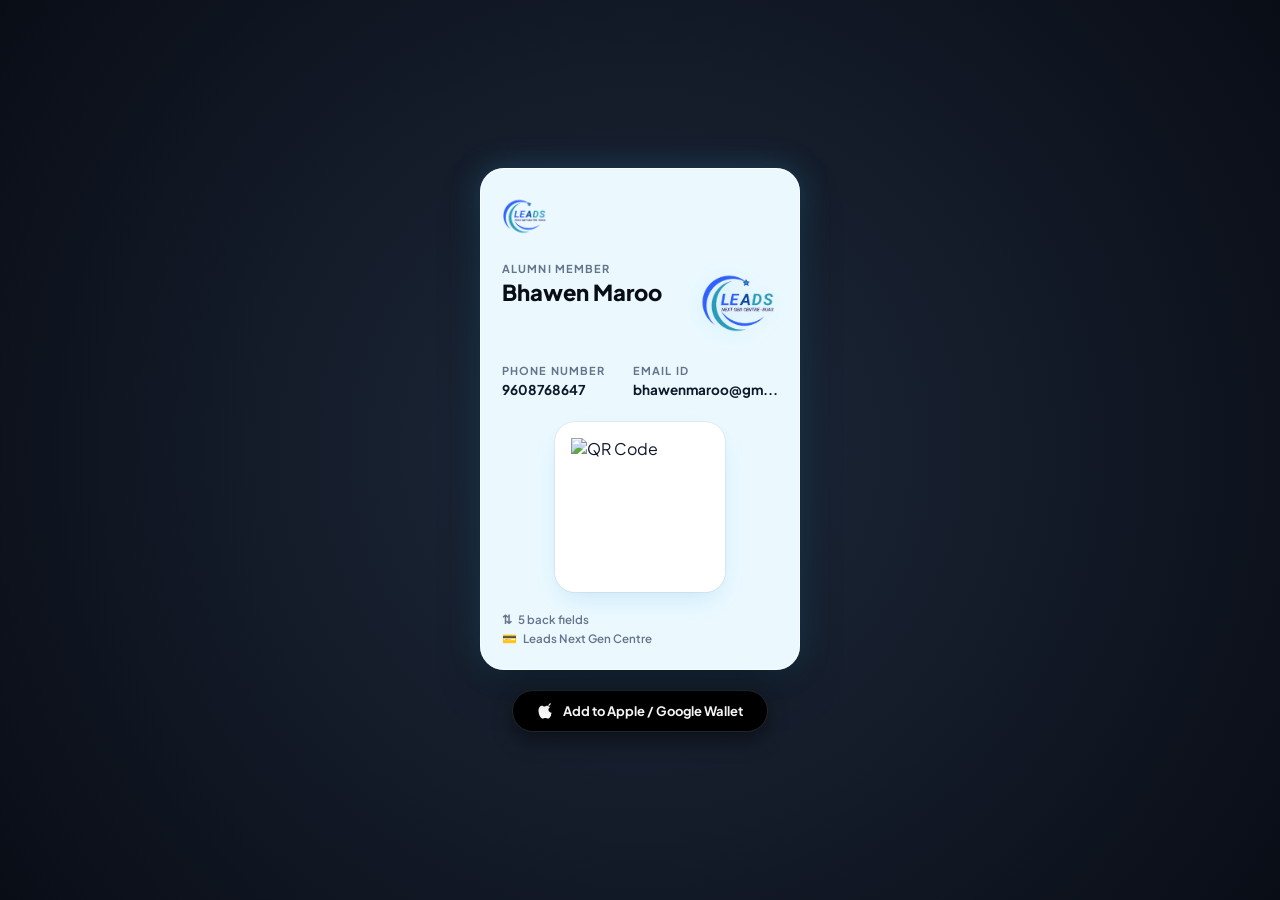
==== wallet-pass.html @ 2d6926e7 "Initial commit: 3D interactive luxury leather card holder with digital pass unboxing animation" ====
<!DOCTYPE html>
<html lang="en">
<head>
  <meta charset="UTF-8">
  <meta name="viewport" content="width=device-width, initial-scale=1.0">
  <title>Bhawen Maroo - LEADS Digital Wallet Pass</title>
  <link rel="preconnect" href="https://fonts.googleapis.com">
  <link rel="preconnect" href="https://fonts.gstatic.com" crossorigin>
  <link href="https://fonts.googleapis.com/css2?family=Plus+Jakarta+Sans:wght@400;500;600;700;800;900&display=swap" rel="stylesheet">
  <style>
    * {
      box-sizing: border-box;
      margin: 0;
      padding: 0;
    }

    body {
      min-height: 100vh;
      display: flex;
      flex-direction: column;
      justify-content: center;
      align-items: center;
      background: radial-gradient(circle at center, #1e293b, #090d16);
      font-family: 'Plus Jakarta Sans', -apple-system, BlinkMacSystemFont, "Segoe UI", Roboto, sans-serif;
      padding: 24px;
      color: #0f172a;
    }

    .pass-container {
      perspective: 1200px;
      display: flex;
      flex-direction: column;
      align-items: center;
      gap: 20px;
    }

    /* Apple Wallet Pass Card */
    .wallet-pass {
      width: 320px;
      min-height: 480px;
      background: #ebf9ff;
      border-radius: 24px;
      padding: 24px 22px;
      box-shadow: 
        0 20px 45px -10px rgba(0, 0, 0, 0.6),
        0 0 0 1px rgba(255, 255, 255, 0.6) inset,
        0 0 30px rgba(56, 189, 248, 0.25);
      display: flex;
      flex-direction: column;
      justify-content: space-between;
      position: relative;
      overflow: hidden;
      transition: transform 0.5s cubic-bezier(0.2, 0.8, 0.2, 1), box-shadow 0.5s ease;
    }

    .wallet-pass:hover {
      transform: translateY(-6px) scale(1.02);
      box-shadow: 
        0 30px 60px -12px rgba(0, 0, 0, 0.75),
        0 0 0 1px rgba(255, 255, 255, 0.8) inset,
        0 0 45px rgba(56, 189, 248, 0.4);
    }

    /* Top Header */
    .pass-header {
      display: flex;
      align-items: center;
      justify-content: flex-start;
      margin-bottom: 24px;
    }

    .header-logo {
      width: 46px;
      height: auto;
      object-fit: contain;
    }

    /* Primary Member Section */
    .primary-section {
      display: flex;
      justify-content: space-between;
      align-items: flex-start;
      margin-bottom: 24px;
    }

    .primary-info {
      flex: 1;
    }

    .field-label {
      font-size: 11px;
      font-weight: 700;
      letter-spacing: 0.1em;
      text-transform: uppercase;
      color: #64748b;
      margin-bottom: 4px;
    }

    .primary-name {
      font-size: 22px;
      font-weight: 800;
      color: #090d16;
      line-height: 1.2;
    }

    .brand-side-logo {
      width: 78px;
      height: auto;
      object-fit: contain;
      filter: drop-shadow(0 4px 10px rgba(2, 132, 199, 0.15));
    }

    /* Secondary Fields */
    .secondary-fields {
      display: grid;
      grid-template-columns: 1fr 1fr;
      gap: 12px;
      margin-bottom: 24px;
    }

    .field-value {
      font-size: 13.5px;
      font-weight: 700;
      color: #0f172a;
      white-space: nowrap;
      overflow: hidden;
      text-overflow: ellipsis;
    }

    /* QR Code Container */
    .qr-box {
      background: #ffffff;
      border-radius: 20px;
      padding: 16px;
      display: flex;
      align-items: center;
      justify-content: center;
      box-shadow: 
        0 10px 25px -5px rgba(2, 132, 199, 0.15),
        0 0 0 1px rgba(226, 232, 240, 0.8);
      margin: 0 auto;
      width: 170px;
      height: 170px;
    }

    .qr-img {
      width: 100%;
      height: 100%;
      object-fit: contain;
    }

    /* Footer Details */
    .pass-footer {
      margin-top: 20px;
      display: flex;
      flex-direction: column;
      gap: 4px;
      font-size: 11.5px;
      color: #64748b;
      font-weight: 600;
    }

    .footer-row {
      display: flex;
      align-items: center;
      gap: 6px;
    }

    .footer-icon {
      font-size: 12px;
    }

    /* Action Button */
    .btn-wallet {
      display: inline-flex;
      align-items: center;
      gap: 10px;
      background: #000000;
      color: #ffffff;
      text-decoration: none;
      padding: 12px 24px;
      border-radius: 999px;
      font-size: 13px;
      font-weight: 700;
      box-shadow: 0 10px 20px rgba(0, 0, 0, 0.4);
      transition: all 0.3s ease;
      border: 1px solid rgba(255, 255, 255, 0.15);
    }

    .btn-wallet:hover {
      transform: translateY(-2px);
      box-shadow: 0 15px 30px rgba(0, 0, 0, 0.6);
      background: #111827;
    }

    .apple-icon {
      width: 16px;
      height: 16px;
      fill: currentColor;
    }
  </style>
</head>
<body>

  <div class="pass-container">
    <!-- Digital Wallet Card -->
    <div class="wallet-pass">
      <div>
        <!-- Top Small Logo -->
        <div class="pass-header">
          <img src="leads-logo.png" alt="LEADS Logo" class="header-logo" />
        </div>

        <!-- Alumni Member Field -->
        <div class="primary-section">
          <div class="primary-info">
            <div class="field-label">Alumni Member</div>
            <div class="primary-name">Bhawen Maroo</div>
          </div>
          <img src="leads-logo.png" alt="LEADS RUAS" class="brand-side-logo" />
        </div>

        <!-- Phone & Email -->
        <div class="secondary-fields">
          <div>
            <div class="field-label">Phone Number</div>
            <div class="field-value">9608768647</div>
          </div>
          <div>
            <div class="field-label">Email ID</div>
            <div class="field-value" title="bhawenmaroo@gmail.com">bhawenmaroo@gm...</div>
          </div>
        </div>

        <!-- QR Code Container -->
        <div class="qr-box">
          <img 
            src="https://api.qrserver.com/v1/create-qr-code/?size=180x180&data=https%3A%2F%2Fleadsnextgencentre.online%2Fcard%2Fbhawen-maroo&color=090D16" 
            alt="QR Code" 
            class="qr-img"
          />
        </div>
      </div>

      <!-- Footer Info -->
      <div class="pass-footer">
        <div class="footer-row">
          <span class="footer-icon">&#x21C5;</span>
          <span>5 back fields</span>
        </div>
        <div class="footer-row">
          <span class="footer-icon">&#128179;</span>
          <span>Leads Next Gen Centre</span>
        </div>
      </div>
    </div>

    <!-- Live Add to Wallet Link -->
    <a href="https://api.walletwallet.dev/p/e1f116cc-3aa7-4cd9-8362-123ea660021f" target="_blank" rel="noopener noreferrer" class="btn-wallet">
      <svg class="apple-icon" viewBox="0 0 170 170">
        <path d="M150.37 130.25c-2.45 5.66-5.35 10.87-8.71 15.66-4.58 6.53-8.33 11.05-11.22 13.56-4.48 4.12-9.28 6.23-14.42 6.35-3.69 0-8.14-1.05-13.32-3.18-5.19-2.12-9.97-3.17-14.34-3.17-4.58 0-9.49 1.05-14.75 3.17-5.26 2.13-9.5 3.24-12.74 3.35-4.35.13-9.16-1.9-14.42-6.08-3.7-3.04-7.58-7.7-11.64-13.98-6.19-9.56-10.9-20.48-14.15-32.76-3.25-12.28-4.88-23.77-4.88-34.46 0-14.02 3.42-25.59 10.25-34.72 6.84-9.12 15.42-13.82 25.75-14.1 4.79-.1 10.05 1.25 15.79 4.04 5.73 2.79 9.53 4.24 11.39 4.35 1.52-.11 5.58-1.63 12.18-4.56 6.6-2.93 12.14-4.22 16.63-3.86 12.4.98 22.38 5.74 29.93 14.28-10.87 6.63-16.19 15.54-15.96 26.74.22 8.7 3.59 16.14 10.11 22.33 6.52 6.19 14.46 9.89 23.82 11.1-2.17 6.53-4.67 13.05-7.5 19.56zM119.22 33.04c0-7.39 2.61-14.24 7.83-20.55 5.22-6.31 11.63-10.47 19.24-12.49 1.09 7.39-1.2 14.57-6.86 21.53-5.65 6.96-12.39 10.8-20.21 11.51z"/>
      </svg>
      Add to Apple / Google Wallet
    </a>
  </div>

</body>
</html>
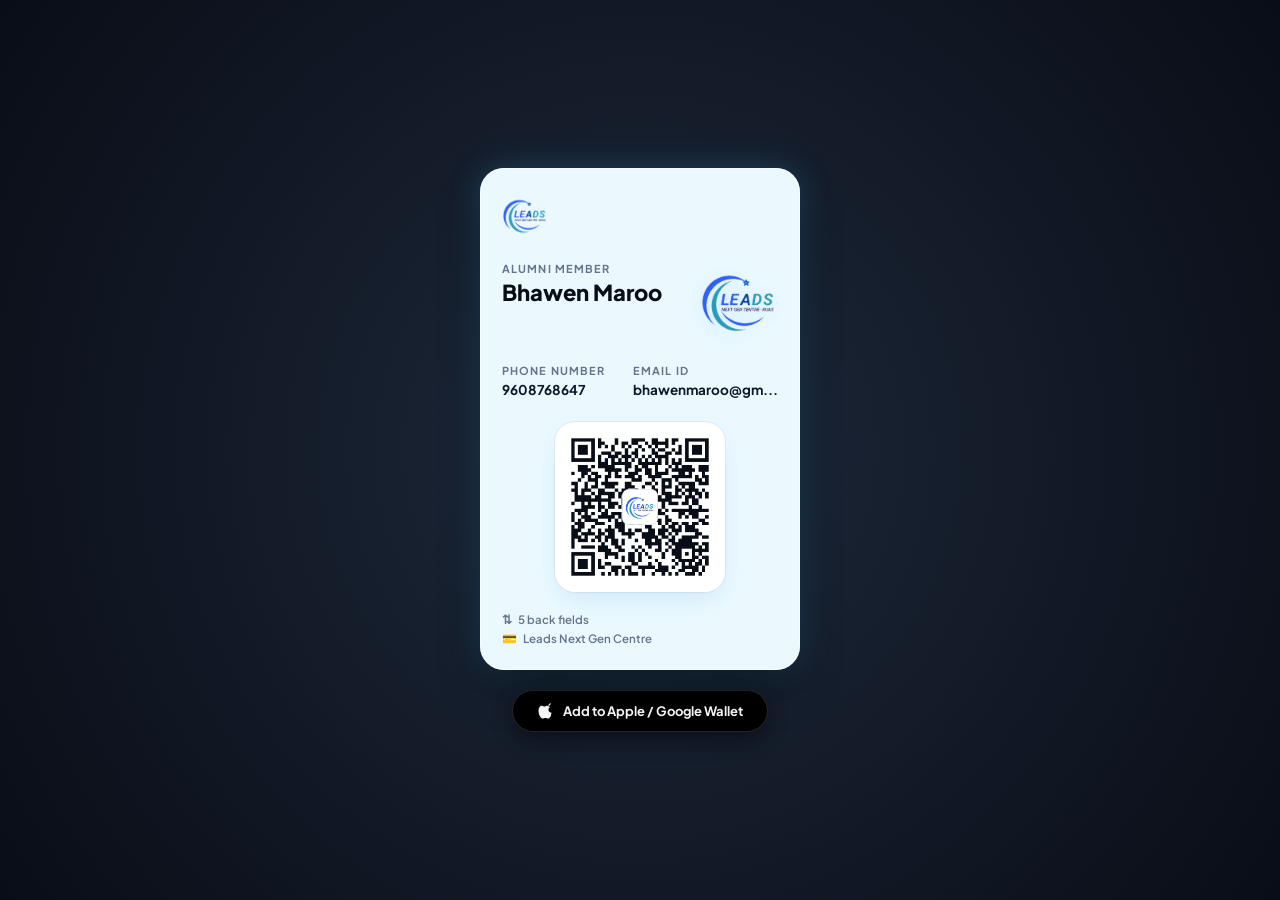
==== commit 01cc6bb6: "Generate QR code for https://leadsnextgencentre.online/card/bhawen-maroo with center LEADS logo and " ====
--- a/wallet-pass.html
+++ b/wallet-pass.html
@@ -235,8 +235,8 @@
         <!-- QR Code Container -->
         <div class="qr-box">
           <img 
-            src="https://api.qrserver.com/v1/create-qr-code/?size=180x180&data=https%3A%2F%2Fleadsnextgencentre.online%2Fcard%2Fbhawen-maroo&color=090D16" 
-            alt="QR Code" 
+            src="leads-qr-code.png" 
+            alt="LEADS QR Code" 
             class="qr-img"
           />
         </div>
